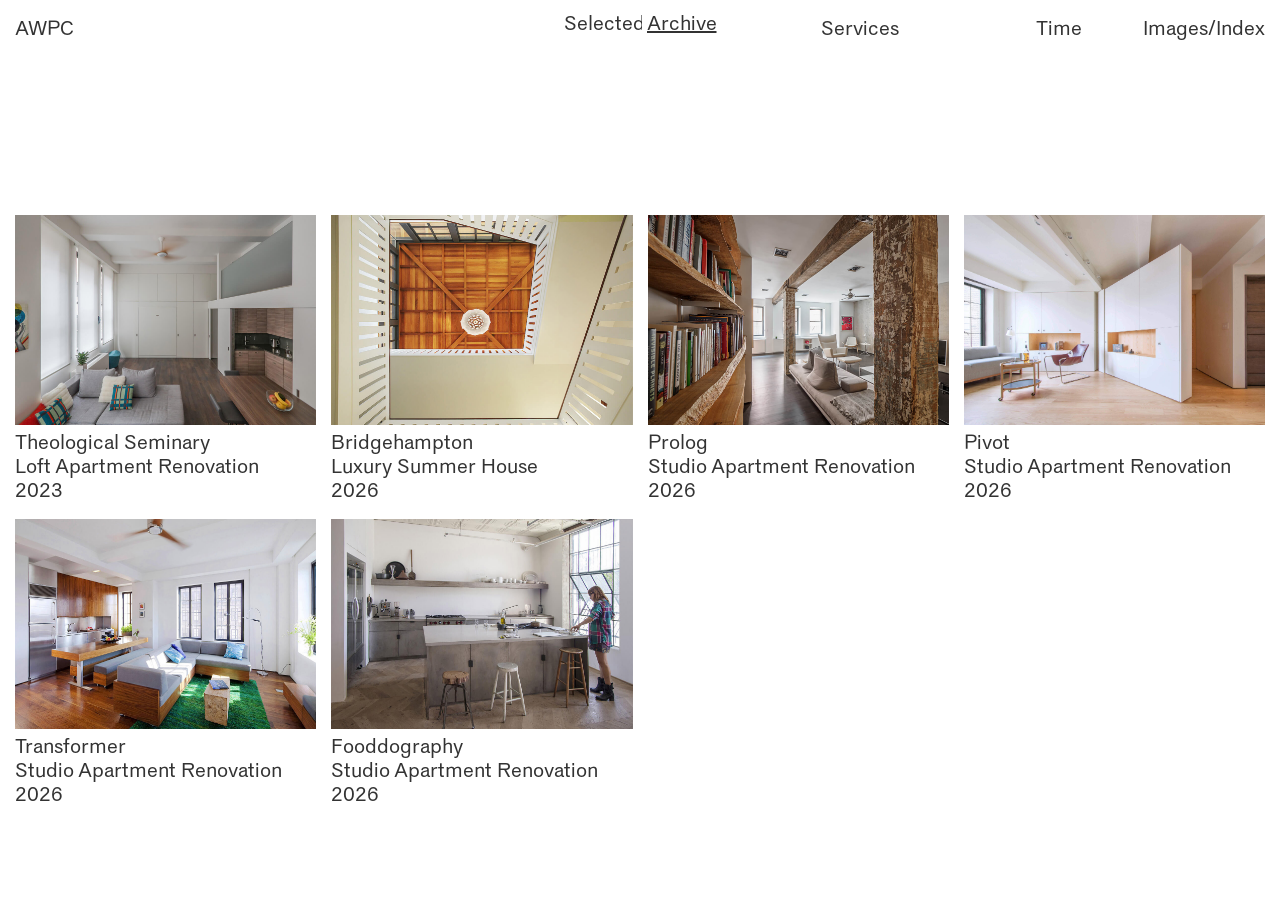
==== archive.html @ ec57e49b "roll-text" ====
<!DOCTYPE html>
<html lang="en">

<head>
  <meta charset="UTF-8">
  <meta name="viewport" content="width=device-width, initial-scale=1.0">
  <title>Archive</title>
  <link rel="stylesheet" href="styles/style.css">
  <link rel="stylesheet" href="styles/archive.css">
</head>

<body>
  <header>
    <div class="studio-name roll-hover">
      <span class="roll-text">AWPC<span class="roll-copy">AWPC</span></span>
    </div>
    <div class="selected-archive">
      <a class="roll-hover" href="/index.html">
        <span class="roll-text">Selected<span class="roll-copy">Selected</span></span>
      </a> <a class="roll-hover archive roll-hover" href="/archive.html">
        <span class="roll-text underline">Archive<span class="roll-copy underline">Archive</span></span>
      </a>
    </div>
    <div class="actions">
    </div>
  </header>

  <div class="archive-list"></div>

  <div class="grid">

  </div>

  <script src="js/app.js"></script>
  <script src="js/archive.js"></script>
</body>

</html>
---- styles/style.css ----
:root {
  --padding-h: 15px;
  --padding-w: calc(100vw / 16);
  --page-padding: 15px;
  --page-padding-2: calc(var(--page-padding) * 2);
  --padding-8w: calc(calc(100vw - var(--page-padding-2)) / 8);
  --global-fs: 20px;
  --archive-list-pt: calc(var(--padding-h) * 12);
}

* {
  margin: 0;
  padding: 0;
  box-sizing: border-box;
}

html {
  scroll-behavior: smooth;
}

@font-face {
  font-family: "Protocol";
  src: url("../protocoleregular.otf") format("opentype");
  font-weight: normal;
  font-style: normal;
}

a {
  color: #333333;
  text-decoration: none;
}

a:hover {
  cursor: pointer;
  text-decoration: underline;
}

body {
  background: #ffffff;
  color: #333333;
  font-family: "Protocol", "Helvetica Neue", "PingFang SC", "Microsoft YaHei", sans-serif;
  overflow-x: hidden;
  padding: 0 var(--page-padding);
  font-size: var(--global-fs);
  position: relative;
}

.underline {
  text-decoration: underline;
}

.grid {
  position: absolute;
  top: 0;
  left: var(--page-padding);
  right: 0;
  bottom: 0;
  pointer-events: none;
}

.grid.h {
  background-image:
    repeating-linear-gradient(to bottom,
      rgba(111, 204, 220, 0.6) 0,
      rgba(111, 204, 220, 0.6) 1px,
      transparent 1px,
      transparent var(--padding-h));
}

.grid.w {
  background-image:
    repeating-linear-gradient(to right,
      rgba(111, 204, 220, 0.6) 0,
      rgba(111, 204, 220, 0.6) 1px,
      transparent 1px,
      transparent var(--padding-8w));
}

.page-padding-indicator {
  position: fixed;
  top: 50%;
  transform: translateY(-50%);
  z-index: 200;
  font-size: 14px;
  opacity: 0;
  transition: opacity 0.2s;
  pointer-events: none;
}

.page-padding-indicator.left {
  left: 8px;
}

.page-padding-indicator.right {
  right: 8px;
}

.page-padding-indicator.visible {
  opacity: 1;
}

.toast {
  position: fixed;
  top: 20vh;
  left: 50%;
  transform: translateX(-50%);
  z-index: 300;
  padding: 8px 16px;
  background: rgba(0, 0, 0, 0.75);
  color: #ffffff;
  font-size: 14px;
  opacity: 0;
  transition: opacity 0.2s;
  pointer-events: none;
}

.toast.visible {
  opacity: 1;
}

.home-img,
.archive-item:not(.empty) {
  opacity: 0;
  transform: translateY(40px);
  transition: opacity 0.6s ease, transform 0.6s ease;
}

.home-img.reveal-visible,
.archive-item.reveal-visible {
  opacity: 1;
  transform: translateY(0);
}

.roll-hover {
  display: inline-block;
  overflow: hidden;
}

.roll-text {
  position: relative;
  display: block;
  transition: transform 0.2s ease-in-out;
}

.roll-copy {
  position: absolute;
  top: 100%;
  left: 0;
  width: 100%;
}

.roll-hover:hover .roll-text {
  transform: translateY(-100%);
}
---- styles/archive.css ----
header {
  width: 100%;
  padding-top: var(--padding-h);
  z-index: 100;
  display: flex;
  align-items: flex-end;
  line-height: 1;
}

header .studio-name,
header .actions {
  flex: 1;
}

header .actions {
  display: flex;
}

header .actions .dropdown-menu {
  line-height: normal;
}

.dropdown-wrap {
  flex: 1;
  display: flex;
  justify-content: flex-end;
  white-space: nowrap;
}

.dropdown {
  position: relative;
}

.dropdown-toggle {
  overflow: hidden;
}

.toggle-roll {
  position: relative;
  display: block;
  transition: transform 0.2s ease-in-out;
}

.toggle-copy {
  position: absolute;
  top: 100%;
  left: 0;
  width: 100%;
  text-decoration: underline;
}

.dropdown-toggle:hover .toggle-roll {
  transform: translateY(-100%);
}

.dropdown-toggle,
.dropdown-option {
  cursor: pointer;
}

.dropdown-option {
  position: relative;
  padding-right: 12px;
}

.dropdown-option:hover {
  text-decoration: underline;
}

.dropdown-option.selected .option-text {
  text-decoration: underline;
}

.clear-selection {
  position: absolute;
  right: 0;
  top: 0;
  display: none;
}

.clear-selection:hover {
  text-decoration: underline;
}

.dropdown-option.selected .clear-selection {
  display: block;
}

.dropdown-menu {
  position: absolute;
  top: 120%;
  max-height: 0;
  overflow: hidden;
  transition: max-height 0.25s ease-in-out;
}

.dropdown.open .dropdown-menu {
  max-height: 200px;
}

.archive-list {
  display: flex;
  justify-content: space-between;
  flex-wrap: wrap;
  padding-top: calc(var(--archive-list-pt) - 5px);
}

.archive-item {
  position: relative;
  --archive-real-width: calc(100% - var(--page-padding) * 3);
  width: calc(var(--archive-real-width) / 4);
  background-size: cover;
  background-position: center;
  margin-bottom: var(--padding-h);
  cursor: pointer;
}

.archive-item .cover {
  width: 100%;
  height: calc(var(--padding-h) * 14);
  object-fit: cover;
}

.archive-item .hover-img {
  position: absolute;
  top: 0;
  left: 0;
  width: 100%;
  height: 0;
  overflow: hidden;
  transition: height 0.3s ease-in-out;
}

.archive-item .hover-img img {
  width: 100%;
  height: calc(var(--padding-h) * 14);
  object-fit: cover;
  display: block;
}

.archive-item:hover .hover-img {
  height: calc(var(--padding-h) * 14);
}

.archive-item.empty {
  opacity: 0;
  pointer-events: none;
}

.archive-item-detail {
  display: flex;
  flex-direction: column;
  justify-content: center;
}
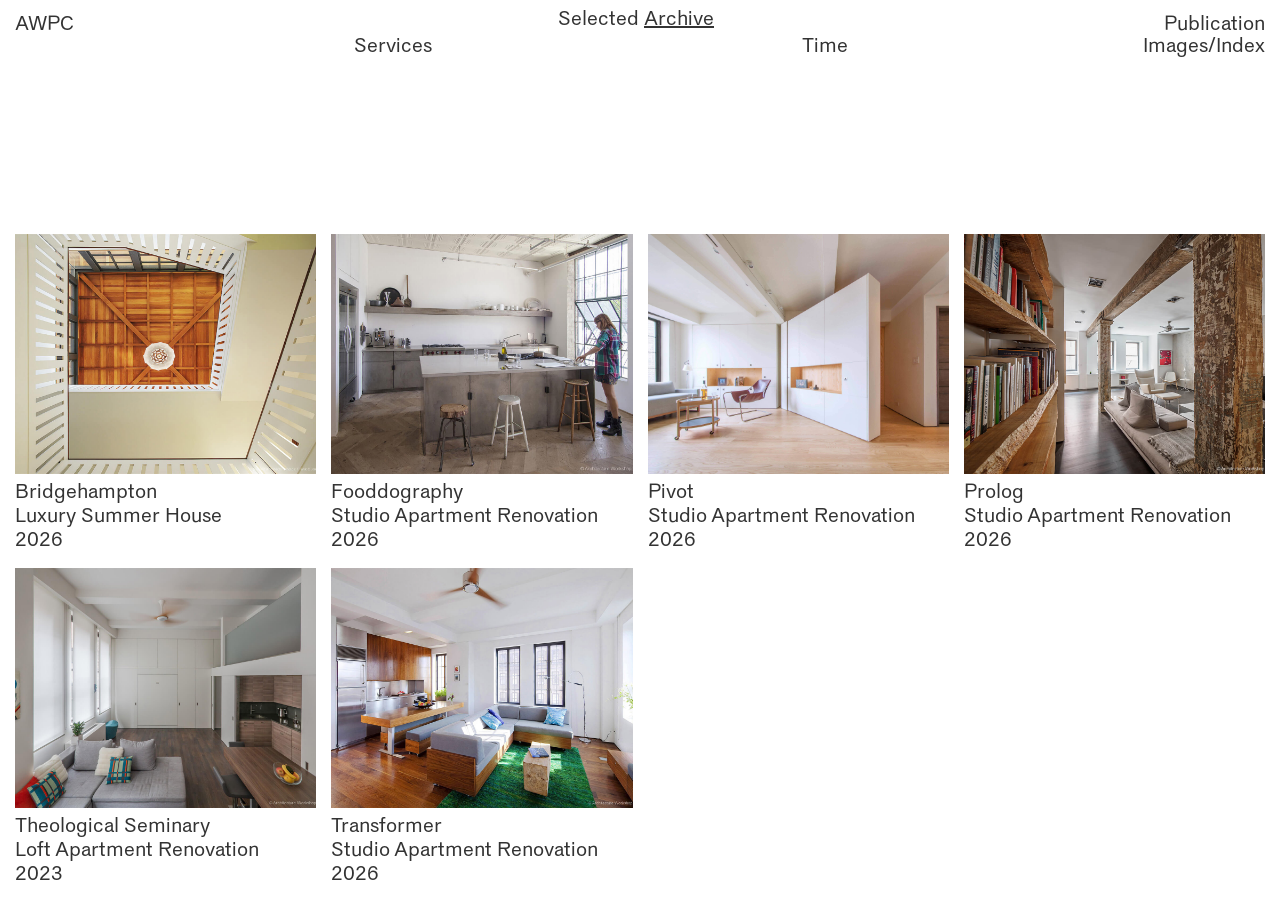
==== commit 83301e3a: "1" ====
--- a/archive.html
+++ b/archive.html
@@ -15,15 +15,26 @@
       <span class="roll-text">AWPC<span class="roll-copy">AWPC</span></span>
     </div>
     <div class="selected-archive">
-      <a class="roll-hover" href="/index.html">
+      <a class="selected roll-hover" href="/index.html">
         <span class="roll-text">Selected<span class="roll-copy">Selected</span></span>
-      </a> <a class="roll-hover archive roll-hover" href="/archive.html">
+      </a>
+      <a class="archive roll-hover" href="/archive.html">
         <span class="roll-text underline">Archive<span class="roll-copy underline">Archive</span></span>
       </a>
     </div>
+    <div class="roll-hover">
+      <span class="roll-text">Publication<span class="roll-copy">Publication</span></span>
+    </div>
+  </header>
+
+  <div class="dot-wrao flexJustifyCenter">
+      <div class="dot"></div>
+    </div>
+
+  <div class="filter">
     <div class="actions">
     </div>
-  </header>
+  </div>
 
   <div class="archive-list"></div>
 
--- a/styles/style.css
+++ b/styles/style.css
@@ -6,6 +6,7 @@
   --padding-8w: calc(calc(100vw - var(--page-padding-2)) / 8);
   --global-fs: 20px;
   --archive-list-pt: calc(var(--padding-h) * 12);
+  --home-img-ratio: 65;
 }
 
 * {
@@ -152,3 +153,21 @@
 .roll-hover:hover .roll-text {
   transform: translateY(-100%);
 }
+
+.flexJustifyCenter {
+  display: flex;
+  align-items: center;
+  justify-content: center;
+}
+
+.flexJustifyRight {
+  display: flex;
+  align-items: center;
+  justify-content: flex-end;
+}
+
+header .selected-archive {
+  position: absolute;
+  left: 50%;
+  transform: translateX(-50%);
+}
--- a/styles/archive.css
+++ b/styles/archive.css
@@ -1,22 +1,27 @@
 header {
+  position: relative;
   width: 100%;
   padding-top: var(--padding-h);
-  z-index: 100;
   display: flex;
+  justify-content: space-between;
   align-items: flex-end;
   line-height: 1;
 }
 
-header .studio-name,
-header .actions {
-  flex: 1;
-}
 
-header .actions {
+
+/* header .dot {
+  width: calc(var(--page-padding) / 2.5);
+  height: calc(var(--page-padding) / 2.5);
+  background-color: #000000;
+  border-radius: 50%;
+} */
+
+.filter .actions {
   display: flex;
 }
 
-header .actions .dropdown-menu {
+.dropdown-menu {
   line-height: normal;
 }
 
@@ -117,7 +122,7 @@
 
 .archive-item .cover {
   width: 100%;
-  height: calc(var(--padding-h) * 14);
+  height: calc(var(--padding-h) * 16);
   object-fit: cover;
 }
 
@@ -133,13 +138,13 @@
 
 .archive-item .hover-img img {
   width: 100%;
-  height: calc(var(--padding-h) * 14);
+  height: calc(var(--padding-h) * 16);
   object-fit: cover;
   display: block;
 }
 
 .archive-item:hover .hover-img {
-  height: calc(var(--padding-h) * 14);
+  height: calc(var(--padding-h) * 16);
 }
 
 .archive-item.empty {
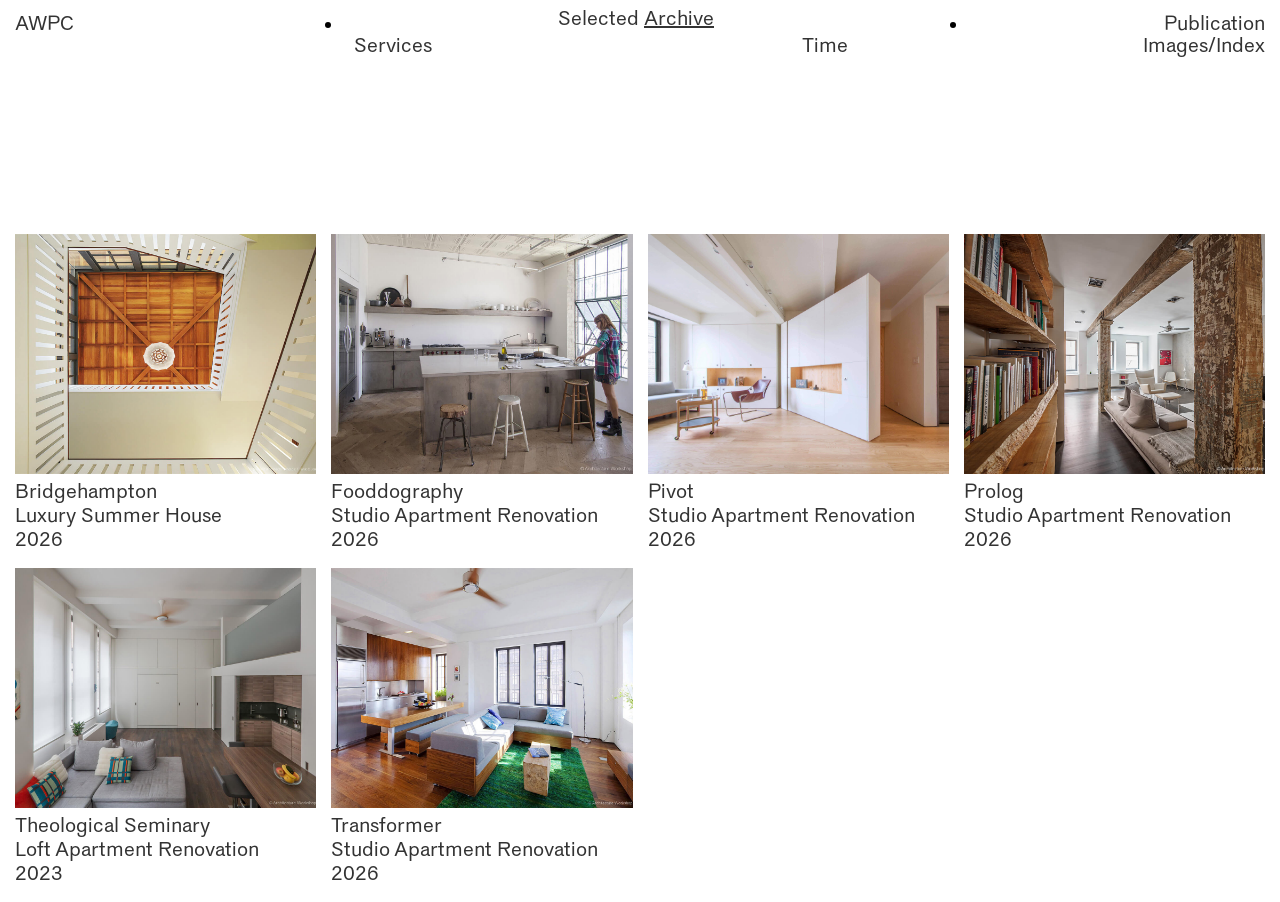
==== commit c0f9e34e: "1" ====
--- a/archive.html
+++ b/archive.html
@@ -14,6 +14,7 @@
     <div class="studio-name roll-hover">
       <span class="roll-text">AWPC<span class="roll-copy">AWPC</span></span>
     </div>
+    <div class="dot left"></div>
     <div class="selected-archive">
       <a class="selected roll-hover" href="/index.html">
         <span class="roll-text">Selected<span class="roll-copy">Selected</span></span>
@@ -22,14 +23,11 @@
         <span class="roll-text underline">Archive<span class="roll-copy underline">Archive</span></span>
       </a>
     </div>
+    <div class="dot right"></div>
     <div class="roll-hover">
       <span class="roll-text">Publication<span class="roll-copy">Publication</span></span>
     </div>
   </header>
-
-  <div class="dot-wrao flexJustifyCenter">
-      <div class="dot"></div>
-    </div>
 
   <div class="filter">
     <div class="actions">
--- a/styles/style.css
+++ b/styles/style.css
@@ -170,4 +170,13 @@
   position: absolute;
   left: 50%;
   transform: translateX(-50%);
-}+}
+
+header .dot {
+  position: absolute;
+  top: 50%;
+  width: calc(var(--page-padding) / 2.5);
+  height: calc(var(--page-padding) / 2.5);
+  background-color: #cccccc;
+  border-radius: 50%;
+}
--- a/styles/archive.css
+++ b/styles/archive.css
@@ -1,21 +1,26 @@
 header {
   position: relative;
   width: 100%;
-  padding-top: var(--padding-h);
+  margin-top: var(--padding-h);
   display: flex;
   justify-content: space-between;
   align-items: flex-end;
   line-height: 1;
 }
 
+header .dot {
+  background-color: #000;
+}
 
+header .dot.left {
+  left: calc(var(--padding-8w) * 2);
+  transform: translate(-50%, -50%);
+}
 
-/* header .dot {
-  width: calc(var(--page-padding) / 2.5);
-  height: calc(var(--page-padding) / 2.5);
-  background-color: #000000;
-  border-radius: 50%;
-} */
+header .dot.right {
+  right: calc(var(--padding-8w) * 2);
+  transform: translate(50%, -50%);
+}
 
 .filter .actions {
   display: flex;
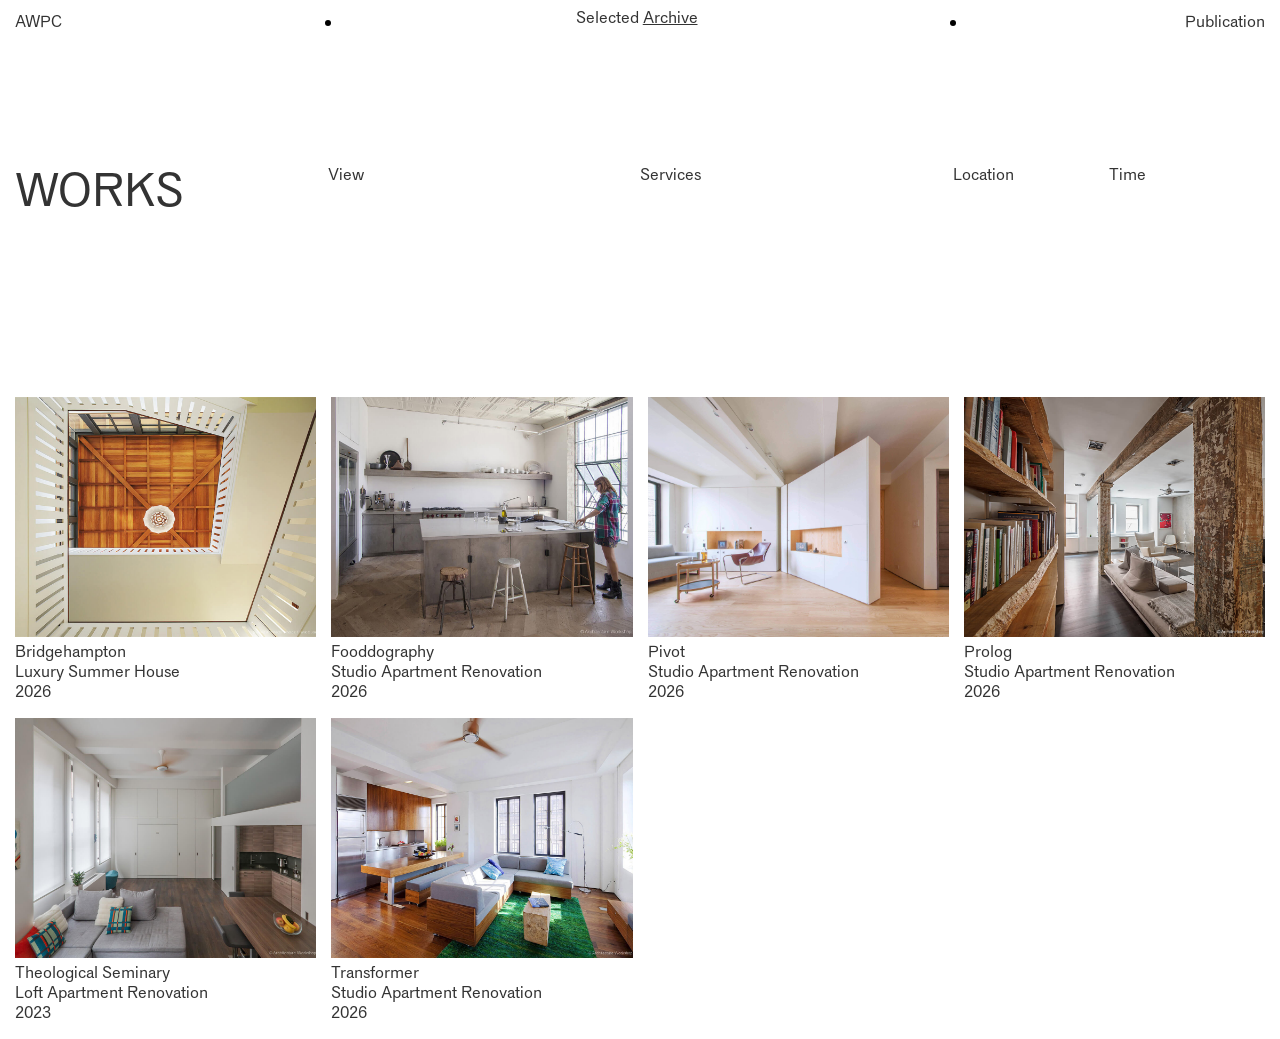
==== commit c033beca: "1" ====
--- a/archive.html
+++ b/archive.html
@@ -30,6 +30,9 @@
   </header>
 
   <div class="filter">
+    <div class="filter-title roll-hover">
+      <span class="roll-text">WORKS<span class="roll-copy">WORKS</span></span>
+    </div>
     <div class="actions">
     </div>
   </div>
--- a/styles/style.css
+++ b/styles/style.css
@@ -4,7 +4,7 @@
   --page-padding: 15px;
   --page-padding-2: calc(var(--page-padding) * 2);
   --padding-8w: calc(calc(100vw - var(--page-padding-2)) / 8);
-  --global-fs: 20px;
+  --global-fs: 16px;
   --archive-list-pt: calc(var(--padding-h) * 12);
   --home-img-ratio: 65;
 }
@@ -179,4 +179,4 @@
   height: calc(var(--page-padding) / 2.5);
   background-color: #cccccc;
   border-radius: 50%;
-}
+}
--- a/styles/archive.css
+++ b/styles/archive.css
@@ -22,6 +22,16 @@
   transform: translate(50%, -50%);
 }
 
+.filter {
+  position: relative;
+  display: flex;
+  margin-top: calc(var(--padding-h) * 9);
+}
+
+.filter .filter-title {
+  font-size: 46px;
+}
+
 .filter .actions {
   display: flex;
 }
@@ -31,10 +41,24 @@
 }
 
 .dropdown-wrap {
-  flex: 1;
-  display: flex;
-  justify-content: flex-end;
   white-space: nowrap;
+  position: absolute;
+}
+
+.dropdown-wrap.index {
+  left: calc(var(--padding-8w) * 2);
+}
+
+.dropdown-wrap.category {
+  left: calc(var(--padding-8w) * 4);
+}
+
+.dropdown-wrap.location {
+  left: calc(var(--padding-8w) * 6);
+}
+
+.dropdown-wrap.time {
+  left: calc(var(--padding-8w) * 7);
 }
 
 .dropdown {
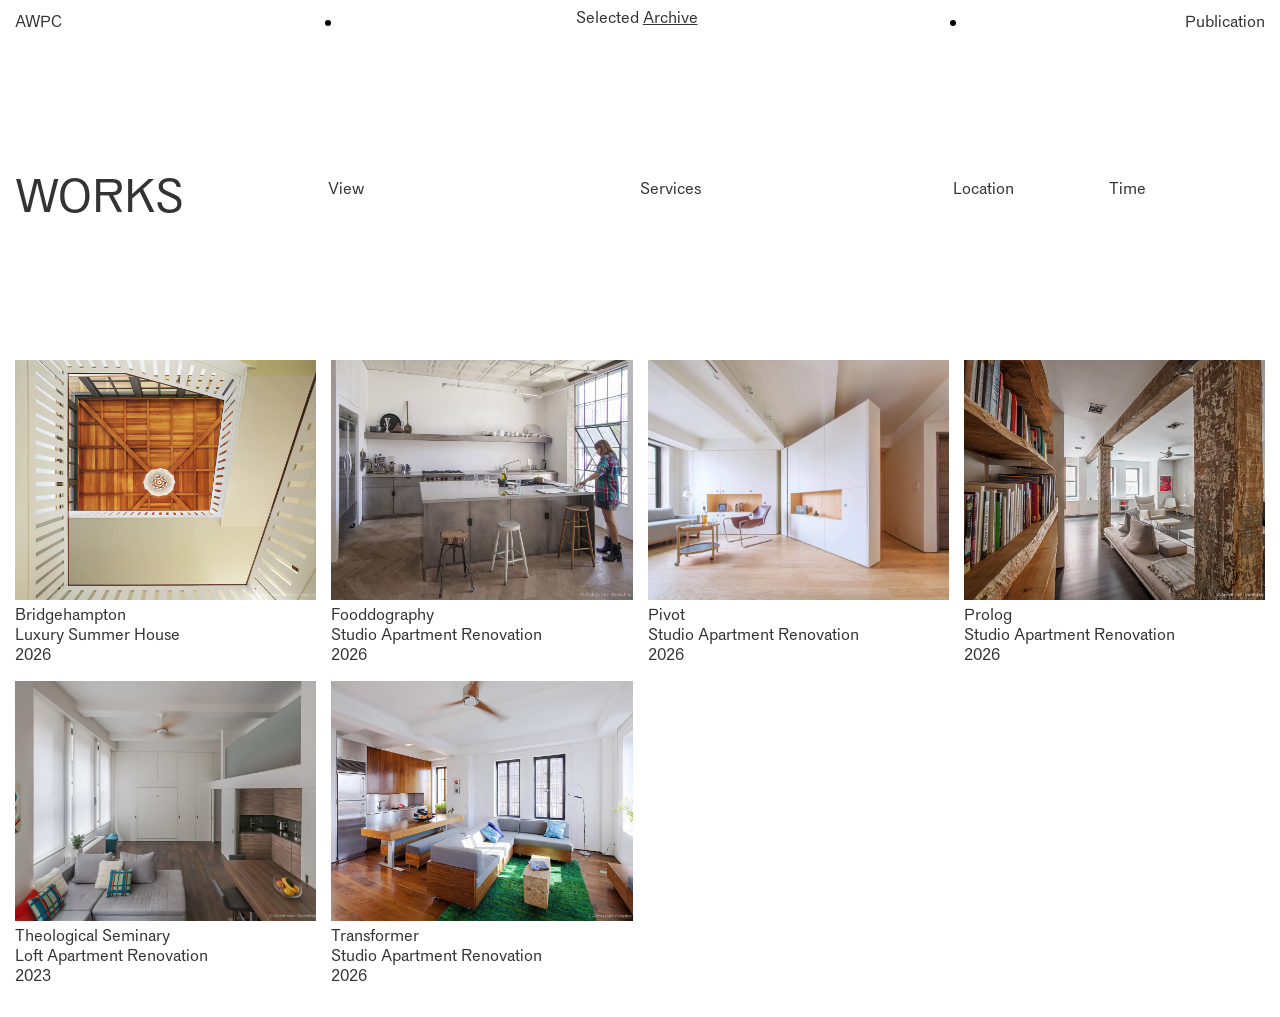
==== commit ed45704a: "1" ====
--- a/archive.html
+++ b/archive.html
@@ -30,9 +30,7 @@
   </header>
 
   <div class="filter">
-    <div class="filter-title roll-hover">
-      <span class="roll-text">WORKS<span class="roll-copy">WORKS</span></span>
-    </div>
+    <div class="filter-title">WORKS</div>
     <div class="actions">
     </div>
   </div>
--- a/styles/style.css
+++ b/styles/style.css
@@ -5,7 +5,7 @@
   --page-padding-2: calc(var(--page-padding) * 2);
   --padding-8w: calc(calc(100vw - var(--page-padding-2)) / 8);
   --global-fs: 16px;
-  --archive-list-pt: calc(var(--padding-h) * 12);
+  --archive-list-pt: calc(var(--padding-h) * 23);
   --home-img-ratio: 65;
 }
 
--- a/styles/archive.css
+++ b/styles/archive.css
@@ -23,13 +23,14 @@
 }
 
 .filter {
-  position: relative;
+  position: absolute;
   display: flex;
-  margin-top: calc(var(--padding-h) * 9);
+  top: calc(var(--padding-h) * 11);
 }
 
 .filter .filter-title {
   font-size: 46px;
+  line-height: 0.9;
 }
 
 .filter .actions {
@@ -133,10 +134,13 @@
 }
 
 .archive-list {
+  position: absolute;
+  top: var(--archive-list-pt);
+  left: var(--page-padding);
+  right: var(--page-padding);
   display: flex;
   justify-content: space-between;
   flex-wrap: wrap;
-  padding-top: calc(var(--archive-list-pt) - 5px);
 }
 
 .archive-item {
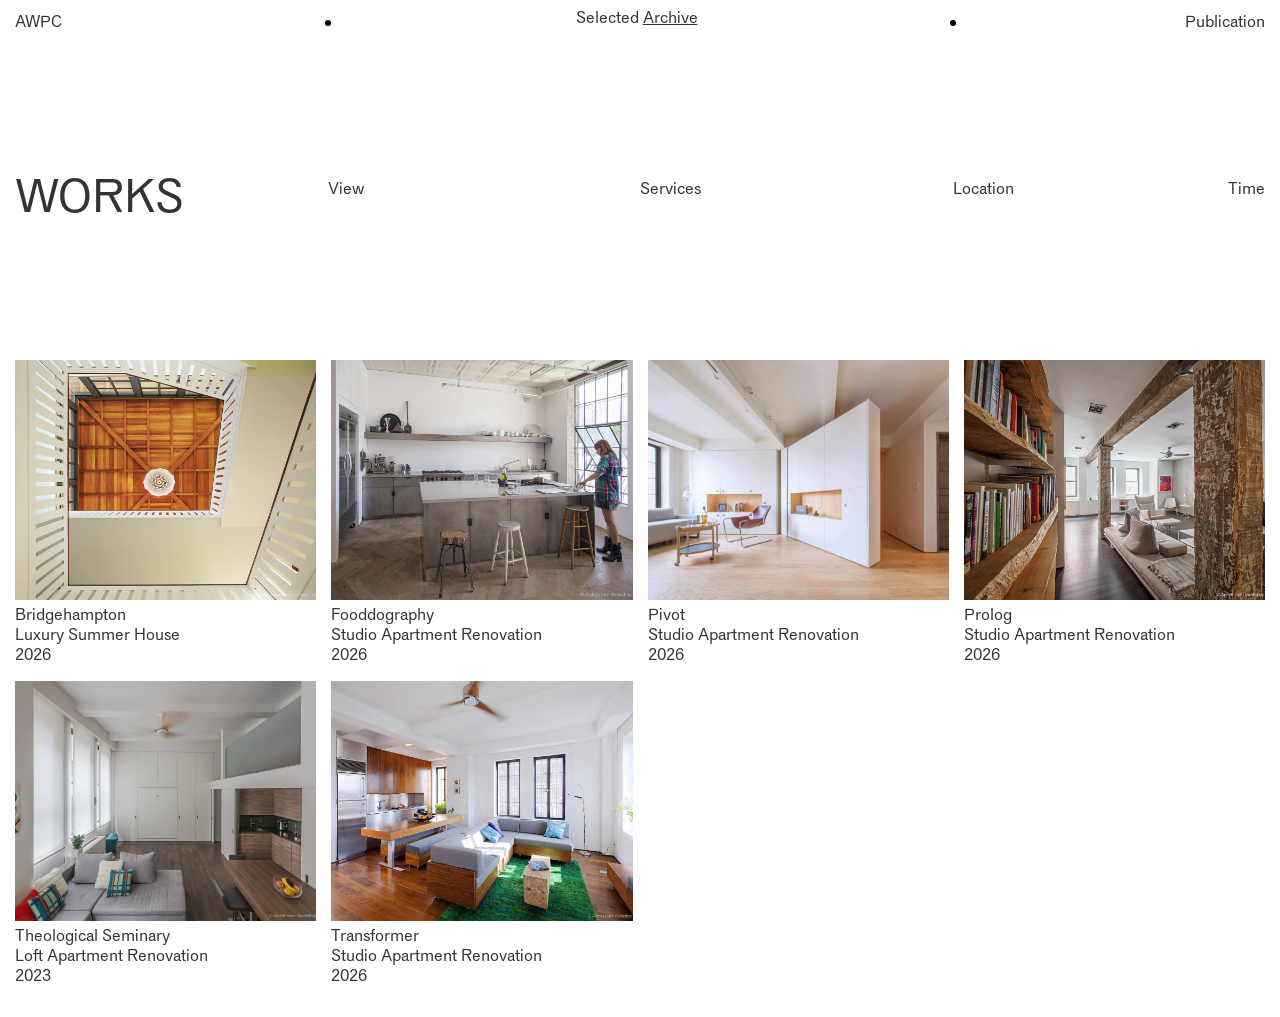
==== commit 9923dbb6: "1" ====
--- a/archive.html
+++ b/archive.html
@@ -35,7 +35,8 @@
     </div>
   </div>
 
-  <div class="archive-list"></div>
+  <div class="archive-list" style="display: none;"></div>
+  <div class="archive-text-list"></div>
 
   <div class="grid">
 
--- a/styles/style.css
+++ b/styles/style.css
@@ -13,6 +13,12 @@
   margin: 0;
   padding: 0;
   box-sizing: border-box;
+  scrollbar-width: none;
+  -ms-overflow-style: none;
+}
+
+*::-webkit-scrollbar {
+  display: none;
 }
 
 html {
--- a/styles/archive.css
+++ b/styles/archive.css
@@ -60,6 +60,14 @@
 
 .dropdown-wrap.time {
   left: calc(var(--padding-8w) * 7);
+  width: calc(var(--padding-8w) * 1);
+  display: flex;
+  justify-content: flex-end;
+}
+
+.dropdown-wrap.time .dropdown-menu {
+  transform: translateX(-33%);
+  text-align: right;
 }
 
 .dropdown {
@@ -132,6 +140,69 @@
 .dropdown.open .dropdown-menu {
   max-height: 200px;
 }
+
+.archive-text-list {
+  position: absolute;
+  top: var(--archive-list-pt);
+  left: var(--page-padding);
+  right: var(--page-padding);
+}
+
+.a-t-item {
+  display: flex;
+}
+
+.a-t-image {
+  position: relative;
+  width: calc(var(--padding-8w) * 2);
+}
+
+.a-t-image img {
+  position: absolute;
+  left: 0;
+  width: calc(var(--padding-8w) * 2);
+  display: none;
+}
+
+.a-t-image img.visible {
+  display: block;
+}
+
+.a-t-image img.top {
+  top: 0;
+}
+
+.a-t-image img.bottom {
+  bottom: 0;
+}
+
+.a-t-detail {
+  display: flex;
+  border-bottom: 1px solid transparent;
+}
+
+.a-t-detail:hover {
+  border-bottom: 1px solid #000;
+  cursor: pointer;
+}
+
+.a-t-name {
+  width: calc(var(--padding-8w) * 2);
+}
+
+.a-t-service {
+  width: calc(var(--padding-8w) * 2);
+}
+
+.a-t-location {
+  width: calc(var(--padding-8w) * 1);
+}
+
+.a-t-year {
+  width: calc(var(--padding-8w) * 1);
+  text-align: right;
+}
+
 
 .archive-list {
   position: absolute;
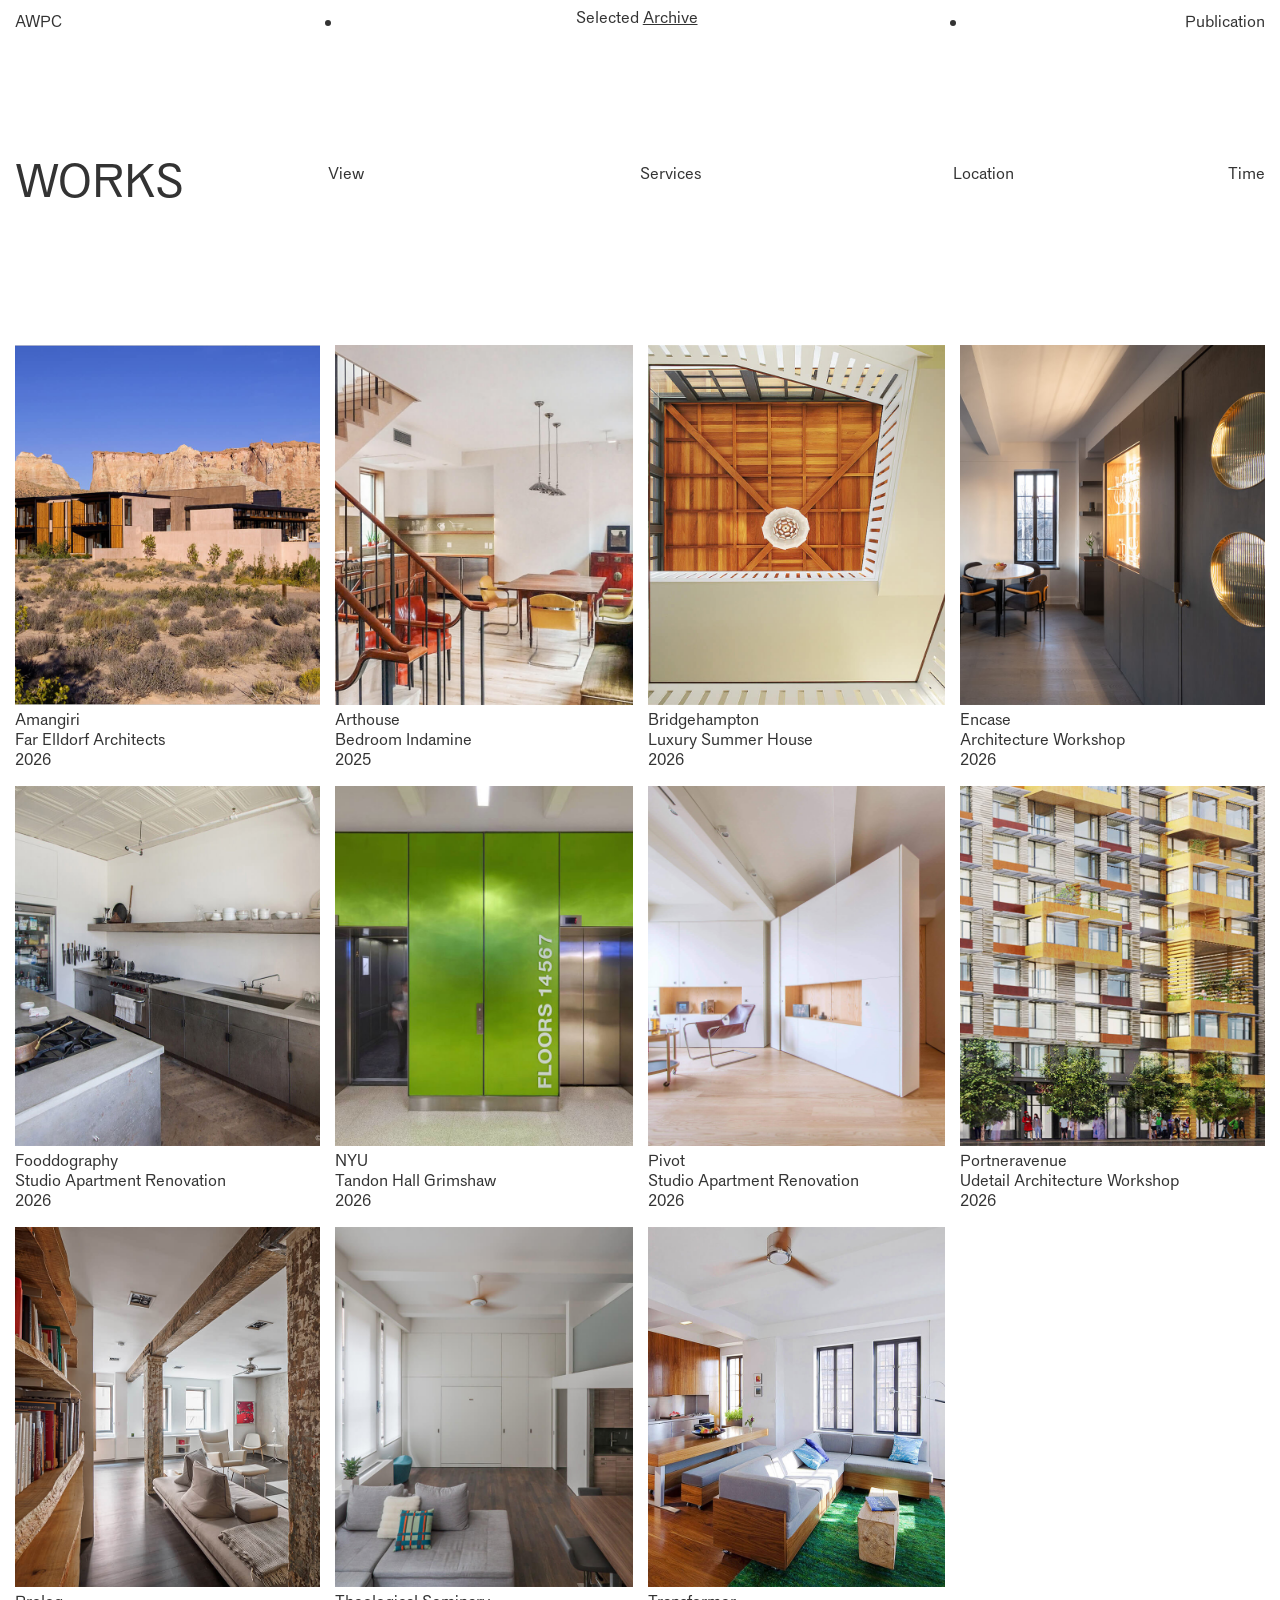
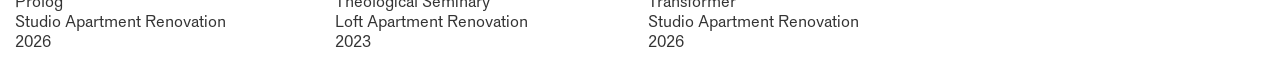
==== commit def83130: "1" ====
--- a/archive.html
+++ b/archive.html
@@ -19,7 +19,7 @@
       <a class="selected roll-hover" href="/index.html">
         <span class="roll-text">Selected<span class="roll-copy">Selected</span></span>
       </a>
-      <a class="archive roll-hover" href="/archive.html">
+      <a class="archive roll-hover" href="/#">
         <span class="roll-text underline">Archive<span class="roll-copy underline">Archive</span></span>
       </a>
     </div>
--- a/styles/style.css
+++ b/styles/style.css
@@ -185,4 +185,36 @@
   height: calc(var(--page-padding) / 2.5);
   background-color: #cccccc;
   border-radius: 50%;
+}
+
+header {
+  position: fixed;
+  width: 100%;
+  top: var(--padding-h);
+  left: 0;
+  z-index: 100;
+  display: flex;
+  justify-content: space-between;
+  align-items: flex-end;
+  padding: 0 var(--page-padding) 0;
+  line-height: 1;
+  mix-blend-mode: difference;
+}
+
+header * {
+  color: #ccc !important;
+}
+
+header .dot {
+  background-color: #ccc;
+}
+
+header .dot.left {
+  left: calc(var(--padding-8w) * 2 + var(--page-padding));
+  transform: translate(-50%, -50%);
+}
+
+header .dot.right {
+  right: calc(var(--padding-8w) * 2 + var(--page-padding));
+  transform: translate(50%, -50%);
 }
--- a/styles/archive.css
+++ b/styles/archive.css
@@ -1,27 +1,3 @@
-header {
-  position: relative;
-  width: 100%;
-  margin-top: var(--padding-h);
-  display: flex;
-  justify-content: space-between;
-  align-items: flex-end;
-  line-height: 1;
-}
-
-header .dot {
-  background-color: #000;
-}
-
-header .dot.left {
-  left: calc(var(--padding-8w) * 2);
-  transform: translate(-50%, -50%);
-}
-
-header .dot.right {
-  right: calc(var(--padding-8w) * 2);
-  transform: translate(50%, -50%);
-}
-
 .filter {
   position: absolute;
   display: flex;
@@ -160,7 +136,9 @@
 .a-t-image img {
   position: absolute;
   left: 0;
-  width: calc(var(--padding-8w) * 2);
+  width: calc(var(--padding-8w) * 2 - calc(var(--page-padding) / 2));
+  height: calc(var(--padding-h) * 24);
+  object-fit: cover;
   display: none;
 }
 
@@ -216,17 +194,24 @@
 
 .archive-item {
   position: relative;
-  --archive-real-width: calc(100% - var(--page-padding) * 3);
-  width: calc(var(--archive-real-width) / 4);
+  width: calc(var(--padding-8w) * 2);
   background-size: cover;
   background-position: center;
   margin-bottom: var(--padding-h);
   cursor: pointer;
 }
 
+.archive-item.pl {
+  padding-left: calc(var(--page-padding) / 2);
+}
+
+.archive-item.pr {
+  padding-right: calc(var(--page-padding) / 2);
+}
+
 .archive-item .cover {
   width: 100%;
-  height: calc(var(--padding-h) * 16);
+  height: calc(var(--padding-h) * 24);
   object-fit: cover;
 }
 
@@ -234,21 +219,29 @@
   position: absolute;
   top: 0;
   left: 0;
-  width: 100%;
+  /* width: 100%; */
   height: 0;
   overflow: hidden;
   transition: height 0.3s ease-in-out;
 }
 
+.pl .hover-img {
+  left: calc(var(--page-padding) / 2);
+}
+
+.pr .hover-img {
+  right: calc(var(--page-padding) / 2);
+}
+
 .archive-item .hover-img img {
   width: 100%;
-  height: calc(var(--padding-h) * 16);
+  height: calc(var(--padding-h) * 24);
   object-fit: cover;
   display: block;
 }
 
 .archive-item:hover .hover-img {
-  height: calc(var(--padding-h) * 16);
+  height: calc(var(--padding-h) * 24);
 }
 
 .archive-item.empty {
